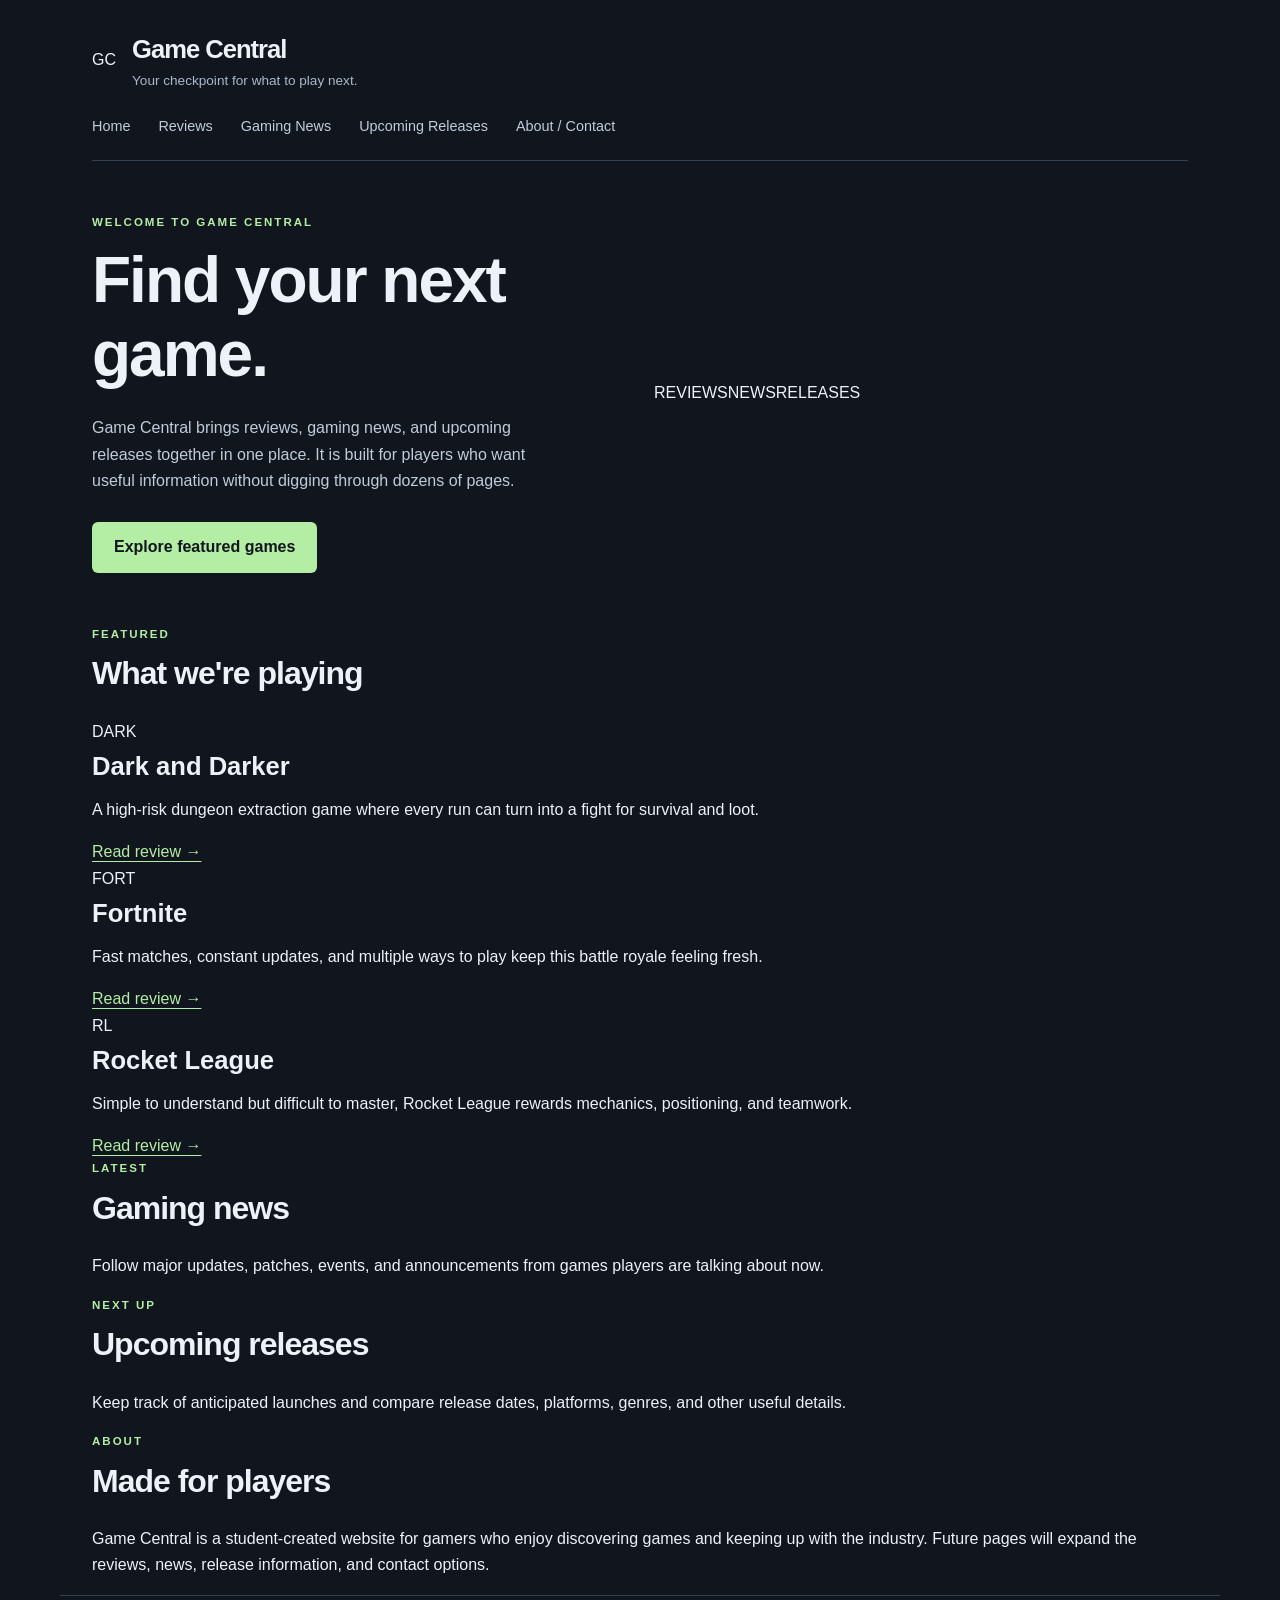
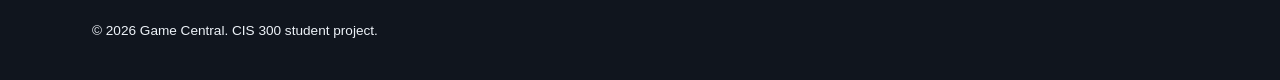
==== game-central/index.html @ 6a830bc3 "Add Game Central project homepage" ====
<!DOCTYPE html>
<html lang="en">
<head>
  <meta charset="UTF-8">
  <meta name="viewport" content="width=device-width, initial-scale=1.0">
  <meta name="description" content="Game Central is a student gaming website featuring reviews, news, and upcoming releases.">
  <title>Game Central | Home</title>
  <link rel="stylesheet" href="styles.css">
</head>
<body>
  <header>
    <div class="brand">
      <span class="logo-mark">GC</span>
      <div><h1>Game Central</h1><p>Your checkpoint for what to play next.</p></div>
    </div>
    <nav aria-label="Main navigation">
      <a class="active" href="index.html">Home</a>
      <a href="#reviews">Reviews</a>
      <a href="#news">Gaming News</a>
      <a href="#releases">Upcoming Releases</a>
      <a href="#about">About / Contact</a>
    </nav>
  </header>

  <main>
    <section class="hero">
      <div>
        <p class="eyebrow">WELCOME TO GAME CENTRAL</p>
        <h2>Find your next game.</h2>
        <p>Game Central brings reviews, gaming news, and upcoming releases together in one place. It is built for players who want useful information without digging through dozens of pages.</p>
        <a class="button" href="#reviews">Explore featured games</a>
      </div>
      <div class="hero-card" aria-label="Featured gaming topics">
        <span>REVIEWS</span><span>NEWS</span><span>RELEASES</span>
      </div>
    </section>

    <section id="reviews" class="section-block">
      <div class="section-heading"><p class="eyebrow">FEATURED</p><h2>What we're playing</h2></div>
      <div class="card-grid">
        <article class="game-card"><div class="card-art art-one">DARK</div><h3>Dark and Darker</h3><p>A high-risk dungeon extraction game where every run can turn into a fight for survival and loot.</p><a href="#">Read review →</a></article>
        <article class="game-card"><div class="card-art art-two">FORT</div><h3>Fortnite</h3><p>Fast matches, constant updates, and multiple ways to play keep this battle royale feeling fresh.</p><a href="#">Read review →</a></article>
        <article class="game-card"><div class="card-art art-three">RL</div><h3>Rocket League</h3><p>Simple to understand but difficult to master, Rocket League rewards mechanics, positioning, and teamwork.</p><a href="#">Read review →</a></article>
      </div>
    </section>

    <section id="news" class="split-section">
      <div><p class="eyebrow">LATEST</p><h2>Gaming news</h2><p>Follow major updates, patches, events, and announcements from games players are talking about now.</p></div>
      <div id="releases"><p class="eyebrow">NEXT UP</p><h2>Upcoming releases</h2><p>Keep track of anticipated launches and compare release dates, platforms, genres, and other useful details.</p></div>
    </section>

    <section id="about" class="about-section">
      <p class="eyebrow">ABOUT</p><h2>Made for players</h2>
      <p>Game Central is a student-created website for gamers who enjoy discovering games and keeping up with the industry. Future pages will expand the reviews, news, release information, and contact options.</p>
    </section>
  </main>

  <footer><p>&copy; 2026 Game Central. CIS 300 student project.</p></footer>
</body>
</html>
---- game-central/styles.css ----
* { box-sizing: border-box; }
html { scroll-behavior: smooth; }
body { margin: 0; background: #10151e; color: #edf2f8; font-family: Arial, Helvetica, sans-serif; line-height: 1.65; }
a { color: #b3eea4; text-underline-offset: 4px; }
a:hover { color: #ffffff; }
a:focus-visible { outline: 3px solid #b3eea4; outline-offset: 5px; }
h1, h2, h3, p { margin-top: 0; }
h1 { margin-bottom: 0; font-size: 1.6rem; letter-spacing: -1px; }
h2 { line-height: 1.15; font-size: 2rem; letter-spacing: -1px; }
h3 { margin-bottom: 0.6rem; font-size: 1.6rem; }
header, main, footer { max-width: 1160px; margin: auto; padding: 0 32px; }
header { padding-top: 28px; }
.brand { display: flex; align-items: center; gap: 16px; }
.brand p { color: #acb8c9; margin: 0; font-size: 0.85rem; }
.logo { display: grid; place-items: center; width: 52px; height: 52px; background: #b3eea4; color: #10151e; font-weight: bold; border-radius: 12px; }
nav { display: flex; flex-wrap: wrap; gap: 28px; border-bottom: 1px solid #34404f; padding: 22px 0; }
nav a { color: #c1ccda; font-size: 0.9rem; text-decoration: none; }
nav a[aria-current] { color: #b3eea4; }
.hero { display: grid; grid-template-columns: 1fr 1fr; align-items: center; gap: 28px; padding: 52px 0; }
.hero h2 { font-size: clamp(2.5rem, 5vw, 4.2rem); letter-spacing: -2px; margin-bottom: 24px; }
.hero p:not(.eyebrow) { color: #c1ccda; max-width: 440px; }
.hero img { display: block; width: 100%; height: auto; border-radius: 18px; }
.eyebrow { color: #b3eea4; font-size: 0.72rem; font-weight: bold; letter-spacing: 2px; }
.button { display: inline-block; margin-top: 12px; padding: 12px 22px; background: #b3eea4; color: #10151e; border-radius: 6px; text-decoration: none; font-weight: bold; }
.button:hover { background: #d7f8cf; color: #10151e; }
.featured { padding: 30px 36px; border-left: 3px solid #b3eea4; background: #1b2431; }
.featured p { max-width: 850px; }
.columns { display: grid; grid-template-columns: 1.5fr 1fr; gap: 60px; padding: 56px 0; }
.game { display: flex; gap: 22px; padding: 24px 0; border-bottom: 1px solid #34404f; }
.game p { color: #c1ccda; }
.game .eyebrow { color: #b3eea4; }
.number { color: #8493a8; font-size: 1.6rem; }
aside { align-self: start; padding: 28px; background: #1b2431; border-radius: 10px; }
.news-link { display: block; padding: 18px 0; border-bottom: 1px solid #455264; text-decoration: none; }
.news-link span { display: block; color: #c1ccda; font-size: 0.85rem; }
.small { color: #acb8c9; font-size: 0.8rem; }
aside .small { margin-top: 20px; }
.release-panel { display: grid; grid-template-columns: 1fr 1fr; gap: 40px; padding: 34px; background: #22332a; border-radius: 10px; }
.contact { max-width: 700px; text-align: center; padding: 64px 0; margin: auto; }
.secondary { background: transparent; color: #b3eea4; border: 1px solid #b3eea4; }
footer { border-top: 1px solid #34404f; padding-top: 24px; padding-bottom: 24px; font-size: 0.85rem; }
footer .small { margin-top: 16px; }
.skip { position: absolute; top: -100px; padding: 12px; background: #10151e; }
.skip:focus { top: 0; }
@media (max-width: 700px) {
    header, main, footer { padding-left: 20px; padding-right: 20px; }
    nav { gap: 12px 20px; }
    .hero, .columns, .release-panel { grid-template-columns: 1fr; }
    .hero { padding: 32px 0; }
    .columns { gap: 32px; }
    .featured, .release-panel { padding: 24px; }
}
@media (prefers-reduced-motion: reduce) {
    html { scroll-behavior: auto; }
}
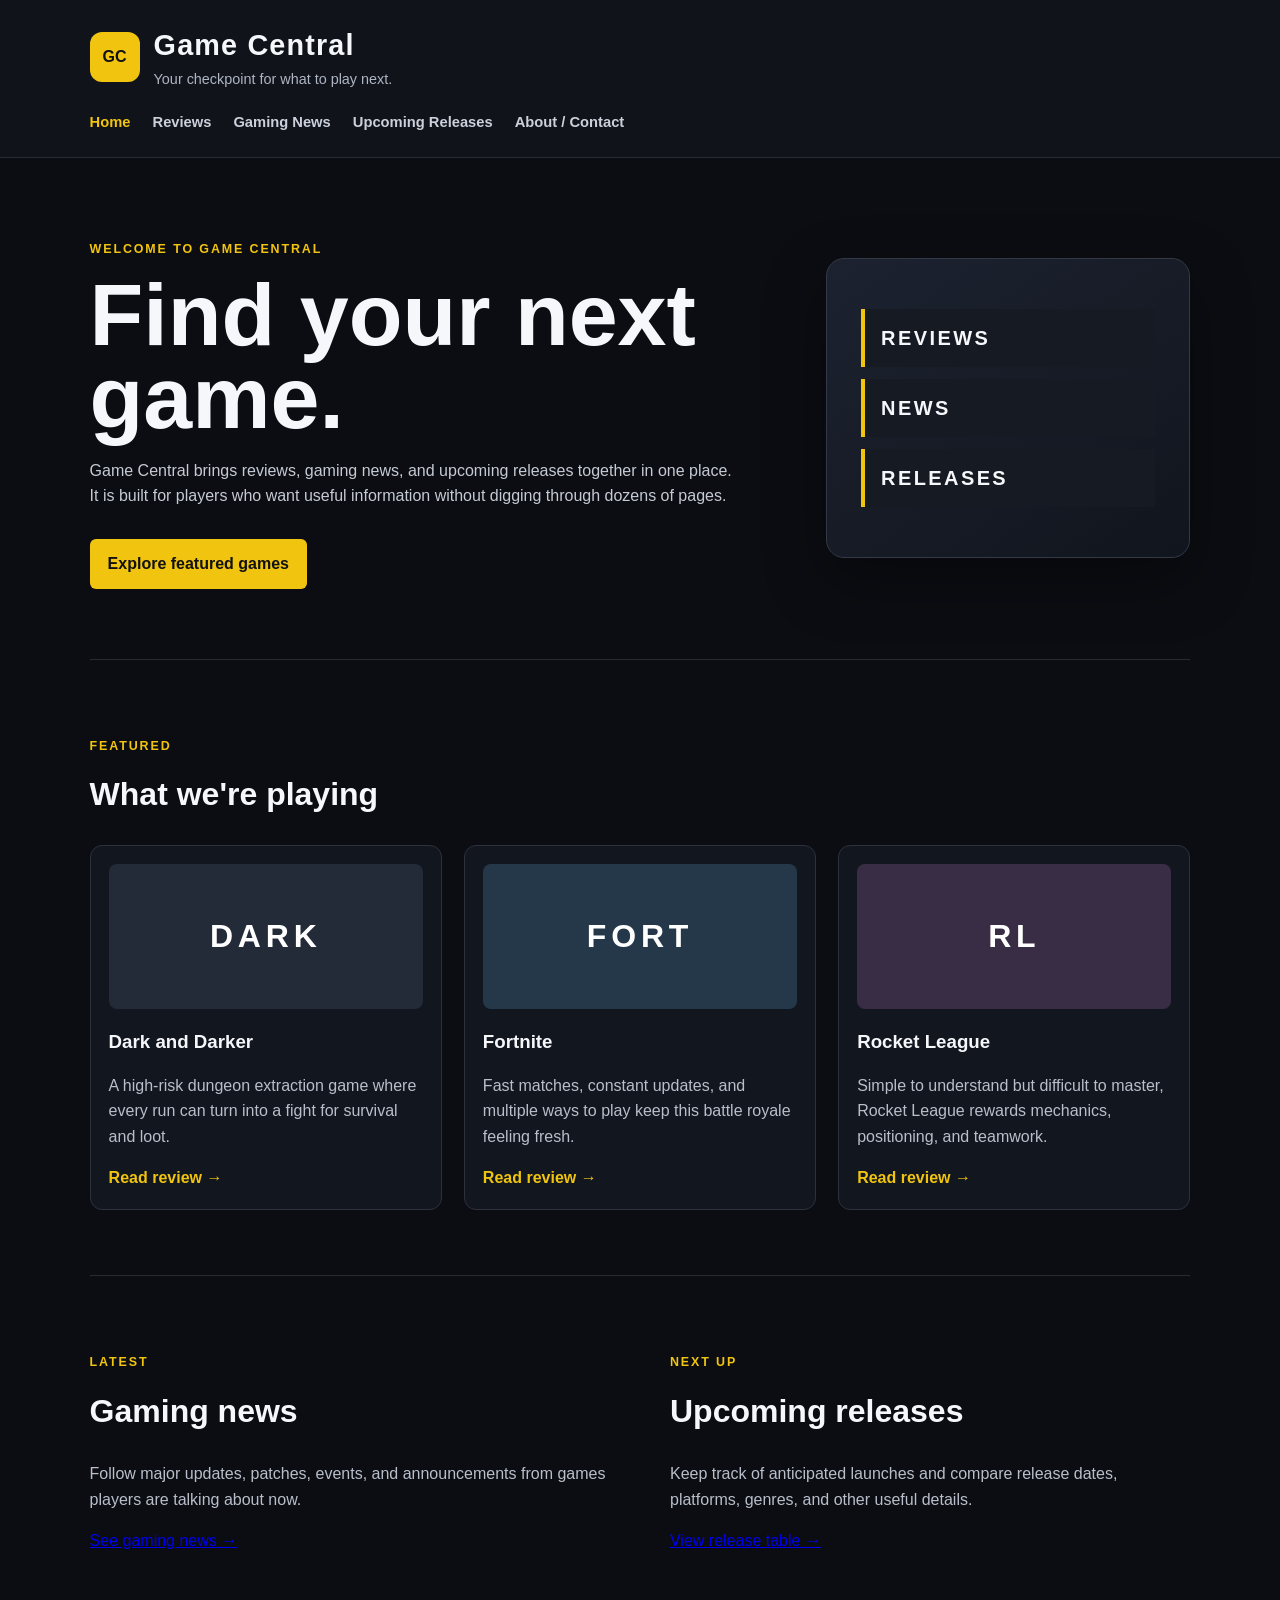
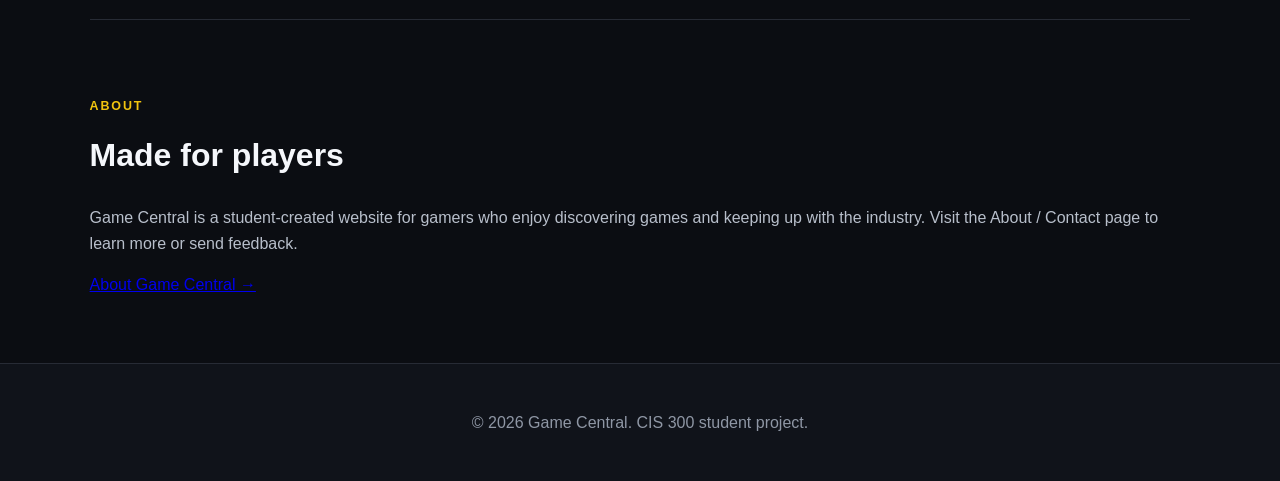
==== commit 8fa60da5: "Update Game Central homepage and navigation" ====
--- a/game-central/index.html
+++ b/game-central/index.html
@@ -3,58 +3,34 @@
 <head>
   <meta charset="UTF-8">
   <meta name="viewport" content="width=device-width, initial-scale=1.0">
-  <meta name="description" content="Game Central is a student gaming website featuring reviews, news, and upcoming releases.">
+  <meta name="description" content="Game Central is a student gaming website featuring reviews, news, upcoming releases, and contact information.">
   <title>Game Central | Home</title>
   <link rel="stylesheet" href="styles.css">
 </head>
 <body>
-  <header>
-    <div class="brand">
-      <span class="logo-mark">GC</span>
-      <div><h1>Game Central</h1><p>Your checkpoint for what to play next.</p></div>
+<header>
+  <div class="brand"><span class="logo-mark">GC</span><div><h1>Game Central</h1><p>Your checkpoint for what to play next.</p></div></div>
+  <nav aria-label="Main navigation"><a class="active" href="index.html">Home</a><a href="reviews.html">Reviews</a><a href="news.html">Gaming News</a><a href="releases.html">Upcoming Releases</a><a href="contact.html">About / Contact</a></nav>
+</header>
+<main>
+  <section class="hero">
+    <div><p class="eyebrow">WELCOME TO GAME CENTRAL</p><h2>Find your next game.</h2><p>Game Central brings reviews, gaming news, and upcoming releases together in one place. It is built for players who want useful information without digging through dozens of pages.</p><a class="button" href="reviews.html">Explore featured games</a></div>
+    <div class="hero-card" aria-label="Featured gaming topics"><span>REVIEWS</span><span>NEWS</span><span>RELEASES</span></div>
+  </section>
+  <section class="section-block">
+    <div class="section-heading"><p class="eyebrow">FEATURED</p><h2>What we're playing</h2></div>
+    <div class="card-grid">
+      <article class="game-card"><div class="card-art art-one">DARK</div><h3>Dark and Darker</h3><p>A high-risk dungeon extraction game where every run can turn into a fight for survival and loot.</p><a href="reviews.html">Read review →</a></article>
+      <article class="game-card"><div class="card-art art-two">FORT</div><h3>Fortnite</h3><p>Fast matches, constant updates, and multiple ways to play keep this battle royale feeling fresh.</p><a href="reviews.html">Read review →</a></article>
+      <article class="game-card"><div class="card-art art-three">RL</div><h3>Rocket League</h3><p>Simple to understand but difficult to master, Rocket League rewards mechanics, positioning, and teamwork.</p><a href="reviews.html">Read review →</a></article>
     </div>
-    <nav aria-label="Main navigation">
-      <a class="active" href="index.html">Home</a>
-      <a href="#reviews">Reviews</a>
-      <a href="#news">Gaming News</a>
-      <a href="#releases">Upcoming Releases</a>
-      <a href="#about">About / Contact</a>
-    </nav>
-  </header>
-
-  <main>
-    <section class="hero">
-      <div>
-        <p class="eyebrow">WELCOME TO GAME CENTRAL</p>
-        <h2>Find your next game.</h2>
-        <p>Game Central brings reviews, gaming news, and upcoming releases together in one place. It is built for players who want useful information without digging through dozens of pages.</p>
-        <a class="button" href="#reviews">Explore featured games</a>
-      </div>
-      <div class="hero-card" aria-label="Featured gaming topics">
-        <span>REVIEWS</span><span>NEWS</span><span>RELEASES</span>
-      </div>
-    </section>
-
-    <section id="reviews" class="section-block">
-      <div class="section-heading"><p class="eyebrow">FEATURED</p><h2>What we're playing</h2></div>
-      <div class="card-grid">
-        <article class="game-card"><div class="card-art art-one">DARK</div><h3>Dark and Darker</h3><p>A high-risk dungeon extraction game where every run can turn into a fight for survival and loot.</p><a href="#">Read review →</a></article>
-        <article class="game-card"><div class="card-art art-two">FORT</div><h3>Fortnite</h3><p>Fast matches, constant updates, and multiple ways to play keep this battle royale feeling fresh.</p><a href="#">Read review →</a></article>
-        <article class="game-card"><div class="card-art art-three">RL</div><h3>Rocket League</h3><p>Simple to understand but difficult to master, Rocket League rewards mechanics, positioning, and teamwork.</p><a href="#">Read review →</a></article>
-      </div>
-    </section>
-
-    <section id="news" class="split-section">
-      <div><p class="eyebrow">LATEST</p><h2>Gaming news</h2><p>Follow major updates, patches, events, and announcements from games players are talking about now.</p></div>
-      <div id="releases"><p class="eyebrow">NEXT UP</p><h2>Upcoming releases</h2><p>Keep track of anticipated launches and compare release dates, platforms, genres, and other useful details.</p></div>
-    </section>
-
-    <section id="about" class="about-section">
-      <p class="eyebrow">ABOUT</p><h2>Made for players</h2>
-      <p>Game Central is a student-created website for gamers who enjoy discovering games and keeping up with the industry. Future pages will expand the reviews, news, release information, and contact options.</p>
-    </section>
-  </main>
-
-  <footer><p>&copy; 2026 Game Central. CIS 300 student project.</p></footer>
+  </section>
+  <section class="split-section">
+    <div><p class="eyebrow">LATEST</p><h2>Gaming news</h2><p>Follow major updates, patches, events, and announcements from games players are talking about now.</p><a href="news.html">See gaming news →</a></div>
+    <div><p class="eyebrow">NEXT UP</p><h2>Upcoming releases</h2><p>Keep track of anticipated launches and compare release dates, platforms, genres, and other useful details.</p><a href="releases.html">View release table →</a></div>
+  </section>
+  <section class="about-section"><p class="eyebrow">ABOUT</p><h2>Made for players</h2><p>Game Central is a student-created website for gamers who enjoy discovering games and keeping up with the industry. Visit the About / Contact page to learn more or send feedback.</p><a href="contact.html">About Game Central →</a></section>
+</main>
+<footer><p>&copy; 2026 Game Central. CIS 300 student project.</p></footer>
 </body>
 </html>
--- a/game-central/styles.css
+++ b/game-central/styles.css
@@ -1,55 +1,32 @@
 * { box-sizing: border-box; }
 html { scroll-behavior: smooth; }
-body { margin: 0; background: #10151e; color: #edf2f8; font-family: Arial, Helvetica, sans-serif; line-height: 1.65; }
-a { color: #b3eea4; text-underline-offset: 4px; }
-a:hover { color: #ffffff; }
-a:focus-visible { outline: 3px solid #b3eea4; outline-offset: 5px; }
-h1, h2, h3, p { margin-top: 0; }
-h1 { margin-bottom: 0; font-size: 1.6rem; letter-spacing: -1px; }
-h2 { line-height: 1.15; font-size: 2rem; letter-spacing: -1px; }
-h3 { margin-bottom: 0.6rem; font-size: 1.6rem; }
-header, main, footer { max-width: 1160px; margin: auto; padding: 0 32px; }
-header { padding-top: 28px; }
-.brand { display: flex; align-items: center; gap: 16px; }
-.brand p { color: #acb8c9; margin: 0; font-size: 0.85rem; }
-.logo { display: grid; place-items: center; width: 52px; height: 52px; background: #b3eea4; color: #10151e; font-weight: bold; border-radius: 12px; }
-nav { display: flex; flex-wrap: wrap; gap: 28px; border-bottom: 1px solid #34404f; padding: 22px 0; }
-nav a { color: #c1ccda; font-size: 0.9rem; text-decoration: none; }
-nav a[aria-current] { color: #b3eea4; }
-.hero { display: grid; grid-template-columns: 1fr 1fr; align-items: center; gap: 28px; padding: 52px 0; }
-.hero h2 { font-size: clamp(2.5rem, 5vw, 4.2rem); letter-spacing: -2px; margin-bottom: 24px; }
-.hero p:not(.eyebrow) { color: #c1ccda; max-width: 440px; }
-.hero img { display: block; width: 100%; height: auto; border-radius: 18px; }
-.eyebrow { color: #b3eea4; font-size: 0.72rem; font-weight: bold; letter-spacing: 2px; }
-.button { display: inline-block; margin-top: 12px; padding: 12px 22px; background: #b3eea4; color: #10151e; border-radius: 6px; text-decoration: none; font-weight: bold; }
-.button:hover { background: #d7f8cf; color: #10151e; }
-.featured { padding: 30px 36px; border-left: 3px solid #b3eea4; background: #1b2431; }
-.featured p { max-width: 850px; }
-.columns { display: grid; grid-template-columns: 1.5fr 1fr; gap: 60px; padding: 56px 0; }
-.game { display: flex; gap: 22px; padding: 24px 0; border-bottom: 1px solid #34404f; }
-.game p { color: #c1ccda; }
-.game .eyebrow { color: #b3eea4; }
-.number { color: #8493a8; font-size: 1.6rem; }
-aside { align-self: start; padding: 28px; background: #1b2431; border-radius: 10px; }
-.news-link { display: block; padding: 18px 0; border-bottom: 1px solid #455264; text-decoration: none; }
-.news-link span { display: block; color: #c1ccda; font-size: 0.85rem; }
-.small { color: #acb8c9; font-size: 0.8rem; }
-aside .small { margin-top: 20px; }
-.release-panel { display: grid; grid-template-columns: 1fr 1fr; gap: 40px; padding: 34px; background: #22332a; border-radius: 10px; }
-.contact { max-width: 700px; text-align: center; padding: 64px 0; margin: auto; }
-.secondary { background: transparent; color: #b3eea4; border: 1px solid #b3eea4; }
-footer { border-top: 1px solid #34404f; padding-top: 24px; padding-bottom: 24px; font-size: 0.85rem; }
-footer .small { margin-top: 16px; }
-.skip { position: absolute; top: -100px; padding: 12px; background: #10151e; }
-.skip:focus { top: 0; }
-@media (max-width: 700px) {
-    header, main, footer { padding-left: 20px; padding-right: 20px; }
-    nav { gap: 12px 20px; }
-    .hero, .columns, .release-panel { grid-template-columns: 1fr; }
-    .hero { padding: 32px 0; }
-    .columns { gap: 32px; }
-    .featured, .release-panel { padding: 24px; }
-}
-@media (prefers-reduced-motion: reduce) {
-    html { scroll-behavior: auto; }
-}+body { margin: 0; font-family: Arial, Helvetica, sans-serif; background: #0b0d12; color: #f5f7fb; line-height: 1.6; }
+header { padding: 22px 7%; border-bottom: 1px solid #272b35; background: #10131a; }
+.brand { display: flex; align-items: center; gap: 14px; }
+.brand h1 { margin: 0; font-size: 1.8rem; letter-spacing: .04em; }
+.brand p { margin: 0; color: #aeb5c3; font-size: .9rem; }
+.logo-mark { display: grid; place-items: center; width: 50px; height: 50px; border-radius: 12px; background: #f1c40f; color: #111; font-weight: 900; }
+nav { display: flex; flex-wrap: wrap; gap: 22px; margin-top: 20px; }
+nav a { color: #cbd1dc; text-decoration: none; font-weight: 700; font-size: .92rem; }
+nav a:hover, nav a.active { color: #f1c40f; }
+main { width: min(1120px, 86%); margin: 0 auto; }
+.hero { min-height: 480px; display: grid; grid-template-columns: 1.3fr .7fr; gap: 60px; align-items: center; padding: 70px 0; }
+.hero h2 { margin: 5px 0 18px; font-size: clamp(2.8rem, 7vw, 5.5rem); line-height: .95; max-width: 700px; }
+.hero p { max-width: 650px; color: #c5cad4; }
+.eyebrow { color: #f1c40f !important; font-weight: 800; letter-spacing: .15em; font-size: .78rem; }
+.button { display: inline-block; margin-top: 14px; padding: 12px 18px; border-radius: 6px; background: #f1c40f; color: #111; text-decoration: none; font-weight: 800; }
+.hero-card { min-height: 300px; display: flex; flex-direction: column; justify-content: center; gap: 12px; padding: 34px; border: 1px solid #333946; border-radius: 18px; background: linear-gradient(145deg, #1c2230, #11151d); box-shadow: 0 22px 60px rgba(0,0,0,.35); }
+.hero-card span { padding: 13px 16px; border-left: 4px solid #f1c40f; background: #161a23; font-size: 1.25rem; font-weight: 900; letter-spacing: .12em; }
+.section-block, .about-section { padding: 65px 0; border-top: 1px solid #272b35; }
+.section-heading h2, .split-section h2, .about-section h2 { margin: 0 0 24px; font-size: 2rem; }
+.card-grid { display: grid; grid-template-columns: repeat(3, 1fr); gap: 22px; }
+.game-card { padding: 18px; border: 1px solid #2c313d; border-radius: 12px; background: #12161e; }
+.game-card h3 { margin: 18px 0 5px; }
+.game-card p, .about-section p, .split-section p { color: #b8bfcb; }
+.game-card a { color: #f1c40f; text-decoration: none; font-weight: 700; }
+.card-art { height: 145px; display: grid; place-items: center; border-radius: 8px; color: #fff; font-size: 2rem; font-weight: 900; letter-spacing: .15em; background: #232a38; }
+.art-two { background: #25384a; }
+.art-three { background: #392d46; }
+.split-section { display: grid; grid-template-columns: 1fr 1fr; gap: 60px; padding: 65px 0; border-top: 1px solid #272b35; }
+footer { padding: 30px 7%; border-top: 1px solid #272b35; color: #8f97a5; text-align: center; background: #10131a; }
+@media (max-width: 760px) { .hero, .split-section, .card-grid { grid-template-columns: 1fr; } .hero { gap: 25px; } .hero-card { min-height: 220px; } main { width: 90%; } }
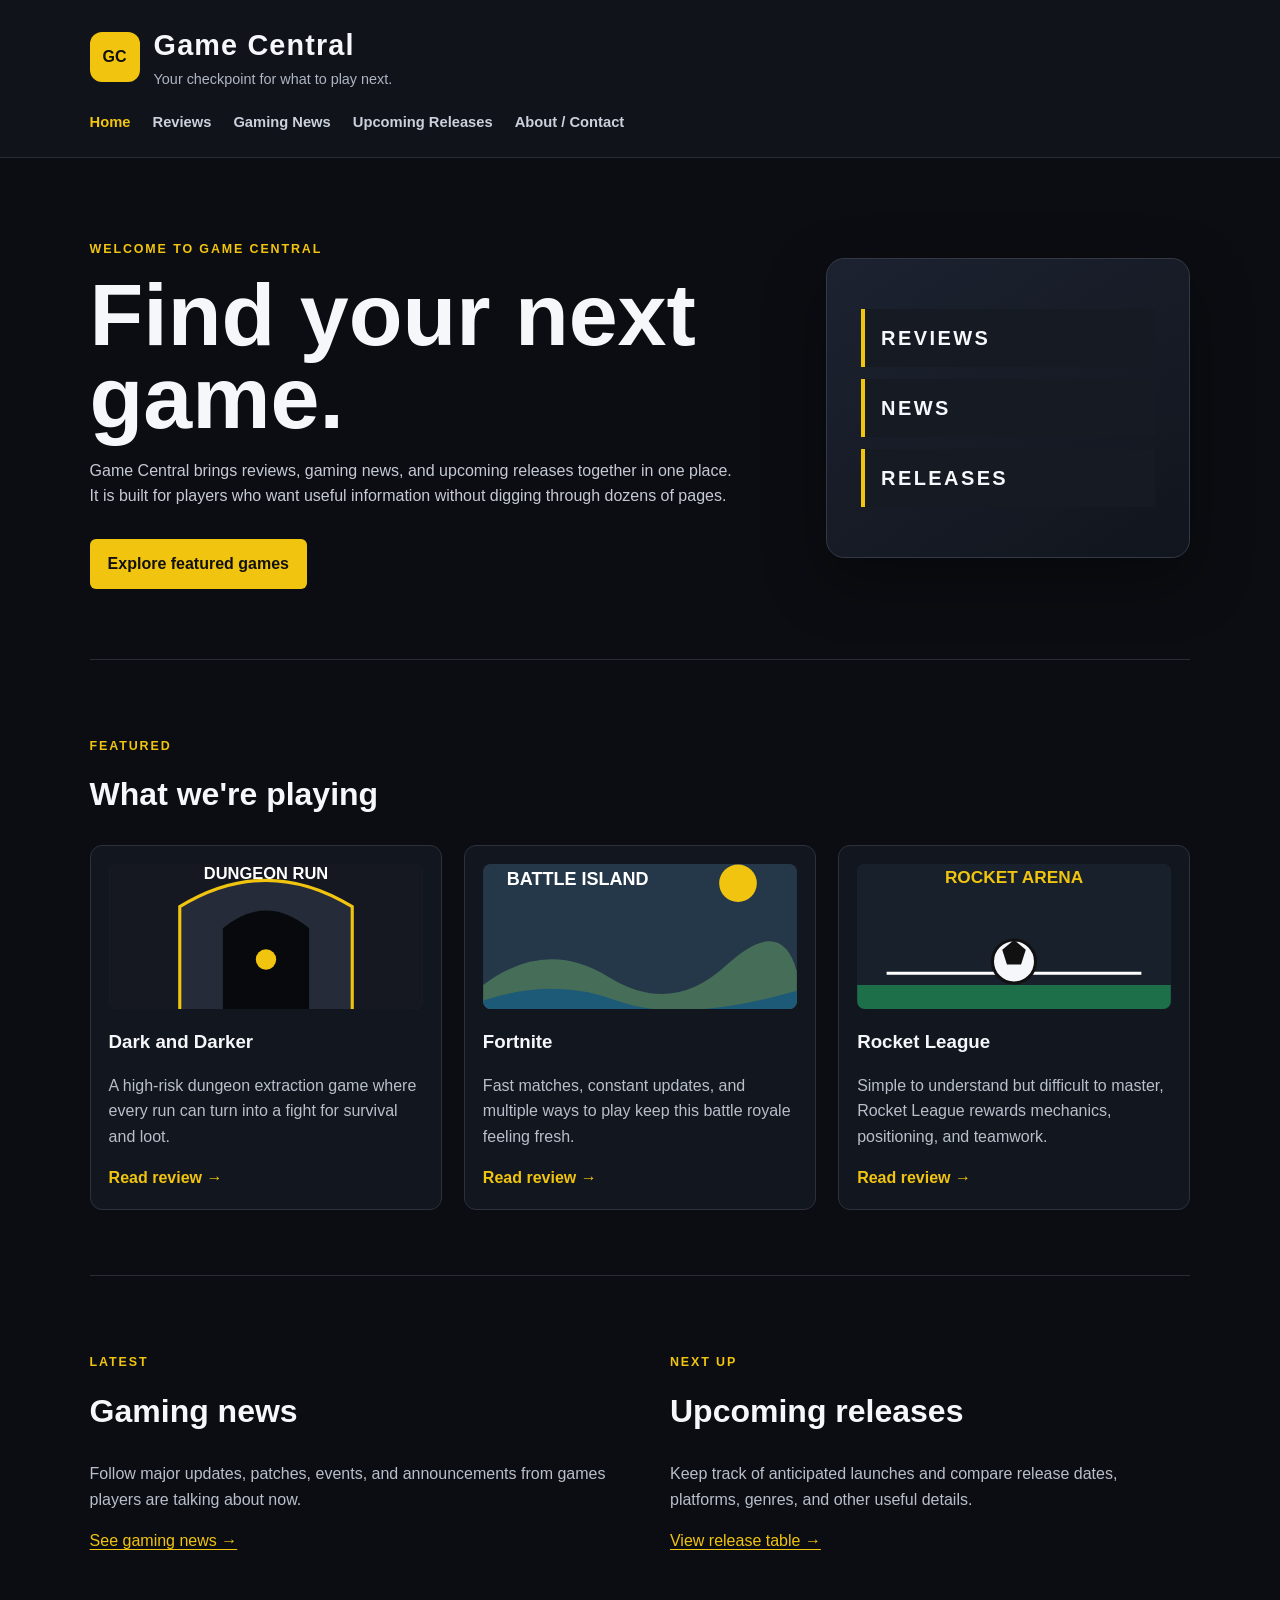
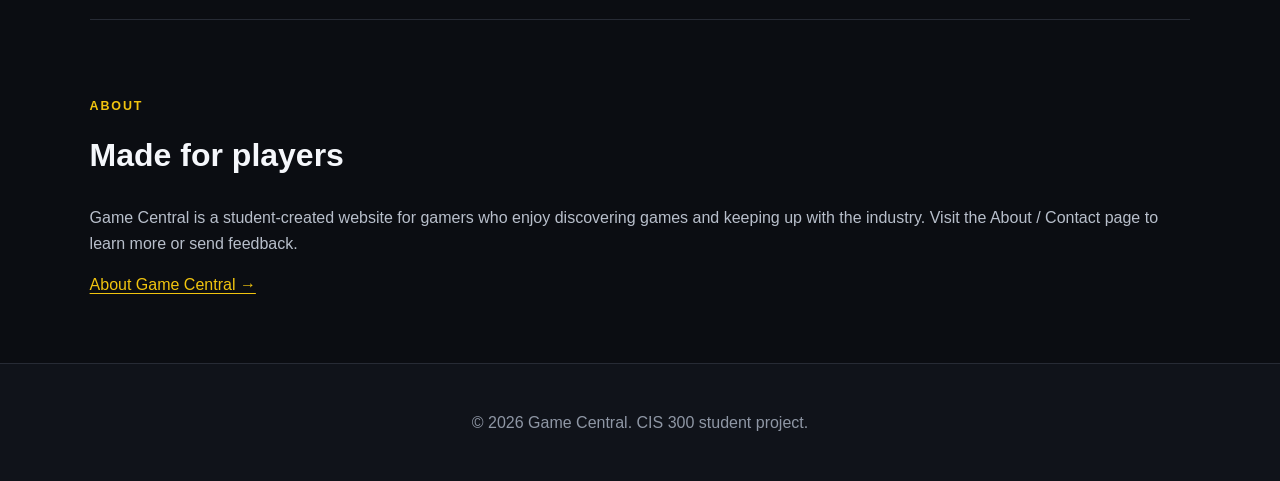
==== commit 88cdd5ea: "Complete final project content and metadata" ====
--- a/game-central/index.html
+++ b/game-central/index.html
@@ -1,36 +1,173 @@
 <!DOCTYPE html>
 <html lang="en">
-<head>
-  <meta charset="UTF-8">
-  <meta name="viewport" content="width=device-width, initial-scale=1.0">
-  <meta name="description" content="Game Central is a student gaming website featuring reviews, news, upcoming releases, and contact information.">
-  <title>Game Central | Home</title>
-  <link rel="stylesheet" href="styles.css">
-</head>
-<body>
-<header>
-  <div class="brand"><span class="logo-mark">GC</span><div><h1>Game Central</h1><p>Your checkpoint for what to play next.</p></div></div>
-  <nav aria-label="Main navigation"><a class="active" href="index.html">Home</a><a href="reviews.html">Reviews</a><a href="news.html">Gaming News</a><a href="releases.html">Upcoming Releases</a><a href="contact.html">About / Contact</a></nav>
-</header>
-<main>
-  <section class="hero">
-    <div><p class="eyebrow">WELCOME TO GAME CENTRAL</p><h2>Find your next game.</h2><p>Game Central brings reviews, gaming news, and upcoming releases together in one place. It is built for players who want useful information without digging through dozens of pages.</p><a class="button" href="reviews.html">Explore featured games</a></div>
-    <div class="hero-card" aria-label="Featured gaming topics"><span>REVIEWS</span><span>NEWS</span><span>RELEASES</span></div>
-  </section>
-  <section class="section-block">
-    <div class="section-heading"><p class="eyebrow">FEATURED</p><h2>What we're playing</h2></div>
+ <head>
+  <meta charset="utf-8"/>
+  <meta content="width=device-width, initial-scale=1.0" name="viewport"/>
+  <meta content="Game Central is a student gaming website featuring reviews, news, upcoming releases, and contact information." name="description"/>
+  <title>
+   Game Central | Home
+  </title>
+  <link href="styles.css" rel="stylesheet"/>
+  <meta content="Game Central, video games, game reviews, gaming news, releases" name="keywords"/>
+ </head>
+ <body>
+  <header>
+   <div class="brand">
+    <span class="logo-mark">
+     GC
+    </span>
+    <div>
+     <h1>
+      Game Central
+     </h1>
+     <p>
+      Your checkpoint for what to play next.
+     </p>
+    </div>
+   </div>
+   <nav aria-label="Main navigation">
+    <a class="active" href="index.html">
+     Home
+    </a>
+    <a href="reviews.html">
+     Reviews
+    </a>
+    <a href="news.html">
+     Gaming News
+    </a>
+    <a href="releases.html">
+     Upcoming Releases
+    </a>
+    <a href="contact.html">
+     About / Contact
+    </a>
+   </nav>
+  </header>
+  <main>
+   <section class="hero">
+    <div>
+     <p class="eyebrow">
+      WELCOME TO GAME CENTRAL
+     </p>
+     <h2>
+      Find your next game.
+     </h2>
+     <p>
+      Game Central brings reviews, gaming news, and upcoming releases together in one place. It is built for players who want useful information without digging through dozens of pages.
+     </p>
+     <a class="button" href="reviews.html">
+      Explore featured games
+     </a>
+    </div>
+    <div aria-label="Featured gaming topics" class="hero-card">
+     <span>
+      REVIEWS
+     </span>
+     <span>
+      NEWS
+     </span>
+     <span>
+      RELEASES
+     </span>
+    </div>
+   </section>
+   <section class="section-block">
+    <div class="section-heading">
+     <p class="eyebrow">
+      FEATURED
+     </p>
+     <h2>
+      What we're playing
+     </h2>
+    </div>
     <div class="card-grid">
-      <article class="game-card"><div class="card-art art-one">DARK</div><h3>Dark and Darker</h3><p>A high-risk dungeon extraction game where every run can turn into a fight for survival and loot.</p><a href="reviews.html">Read review →</a></article>
-      <article class="game-card"><div class="card-art art-two">FORT</div><h3>Fortnite</h3><p>Fast matches, constant updates, and multiple ways to play keep this battle royale feeling fresh.</p><a href="reviews.html">Read review →</a></article>
-      <article class="game-card"><div class="card-art art-three">RL</div><h3>Rocket League</h3><p>Simple to understand but difficult to master, Rocket League rewards mechanics, positioning, and teamwork.</p><a href="reviews.html">Read review →</a></article>
+     <article class="game-card">
+      <img alt="Fantasy dungeon doorway" class="card-art" src="assets/dark-dungeon.svg"/>
+      <h3>
+       Dark and Darker
+      </h3>
+      <p>
+       A high-risk dungeon extraction game where every run can turn into a fight for survival and loot.
+      </p>
+      <a href="reviews.html">
+       Read review →
+      </a>
+     </article>
+     <article class="game-card">
+      <img alt="Colorful gaming island" class="card-art" src="assets/fortnite-island.svg"/>
+      <h3>
+       Fortnite
+      </h3>
+      <p>
+       Fast matches, constant updates, and multiple ways to play keep this battle royale feeling fresh.
+      </p>
+      <a href="reviews.html">
+       Read review →
+      </a>
+     </article>
+     <article class="game-card">
+      <img alt="Car soccer stadium" class="card-art" src="assets/rocket-arena.svg"/>
+      <h3>
+       Rocket League
+      </h3>
+      <p>
+       Simple to understand but difficult to master, Rocket League rewards mechanics, positioning, and teamwork.
+      </p>
+      <a href="reviews.html">
+       Read review →
+      </a>
+     </article>
     </div>
-  </section>
-  <section class="split-section">
-    <div><p class="eyebrow">LATEST</p><h2>Gaming news</h2><p>Follow major updates, patches, events, and announcements from games players are talking about now.</p><a href="news.html">See gaming news →</a></div>
-    <div><p class="eyebrow">NEXT UP</p><h2>Upcoming releases</h2><p>Keep track of anticipated launches and compare release dates, platforms, genres, and other useful details.</p><a href="releases.html">View release table →</a></div>
-  </section>
-  <section class="about-section"><p class="eyebrow">ABOUT</p><h2>Made for players</h2><p>Game Central is a student-created website for gamers who enjoy discovering games and keeping up with the industry. Visit the About / Contact page to learn more or send feedback.</p><a href="contact.html">About Game Central →</a></section>
-</main>
-<footer><p>&copy; 2026 Game Central. CIS 300 student project.</p></footer>
-</body>
-</html>+   </section>
+   <section class="split-section">
+    <div>
+     <p class="eyebrow">
+      LATEST
+     </p>
+     <h2>
+      Gaming news
+     </h2>
+     <p>
+      Follow major updates, patches, events, and announcements from games players are talking about now.
+     </p>
+     <a href="news.html">
+      See gaming news →
+     </a>
+    </div>
+    <div>
+     <p class="eyebrow">
+      NEXT UP
+     </p>
+     <h2>
+      Upcoming releases
+     </h2>
+     <p>
+      Keep track of anticipated launches and compare release dates, platforms, genres, and other useful details.
+     </p>
+     <a href="releases.html">
+      View release table →
+     </a>
+    </div>
+   </section>
+   <section class="about-section">
+    <p class="eyebrow">
+     ABOUT
+    </p>
+    <h2>
+     Made for players
+    </h2>
+    <p>
+     Game Central is a student-created website for gamers who enjoy discovering games and keeping up with the industry. Visit the About / Contact page to learn more or send feedback.
+    </p>
+    <a href="contact.html">
+     About Game Central →
+    </a>
+   </section>
+  </main>
+  <footer>
+   <p>
+    © 2026 Game Central. CIS 300 student project.
+   </p>
+  </footer>
+ </body>
+</html>
--- a/game-central/styles.css
+++ b/game-central/styles.css
@@ -29,4 +29,46 @@
 .art-three { background: #392d46; }
 .split-section { display: grid; grid-template-columns: 1fr 1fr; gap: 60px; padding: 65px 0; border-top: 1px solid #272b35; }
 footer { padding: 30px 7%; border-top: 1px solid #272b35; color: #8f97a5; text-align: center; background: #10131a; }
-@media (max-width: 760px) { .hero, .split-section, .card-grid { grid-template-columns: 1fr; } .hero { gap: 25px; } .hero-card { min-height: 220px; } main { width: 90%; } }
+a { color: #f1c40f; text-underline-offset: 3px; }
+a:focus-visible, button:focus-visible, input:focus-visible, textarea:focus-visible { outline: 3px solid #f1c40f; outline-offset: 3px; }
+.page-intro { padding: 70px 0 46px; border-bottom: 1px solid #272b35; }
+.page-intro h2 { margin: 6px 0 18px; max-width: 850px; font-size: clamp(2.4rem, 5vw, 4.5rem); line-height: 1; }
+.page-intro > p:last-child { max-width: 760px; color: #b8bfcb; }
+.review-list { padding: 24px 0 60px; }
+.review-card { display: grid; grid-template-columns: 280px 1fr; gap: 34px; align-items: center; padding: 34px 0; border-bottom: 1px solid #272b35; }
+.review-card img, .news-card img { display: block; width: 100%; border-radius: 12px; border: 1px solid #2c313d; }
+.review-card h3, .news-card h3 { margin: 5px 0 10px; font-size: 1.65rem; }
+.review-card p, .news-card p, .info-panel p, .contact-grid p { color: #b8bfcb; }
+.video-section { display: grid; grid-template-columns: .8fr 1.2fr; gap: 42px; align-items: center; padding: 60px 0; border-top: 1px solid #272b35; }
+.video-section video { width: 100%; border-radius: 12px; background: #000; border: 1px solid #333946; }
+.news-grid { display: grid; grid-template-columns: repeat(3, 1fr); gap: 22px; padding: 55px 0; }
+.news-card { padding: 18px; background: #12161e; border: 1px solid #2c313d; border-radius: 12px; }
+.news-card img { margin-bottom: 20px; }
+.info-panel { display: flex; justify-content: space-between; gap: 35px; align-items: center; margin-bottom: 65px; padding: 34px; border-left: 4px solid #f1c40f; background: #12161e; }
+.info-panel h2 { margin: 5px 0 12px; }
+.table-section { padding: 55px 0 75px; }
+.table-section h3 { font-size: 1.7rem; }
+.table-wrap { overflow-x: auto; border: 1px solid #2c313d; border-radius: 12px; }
+table { width: 100%; border-collapse: collapse; background: #12161e; }
+th, td { padding: 16px; text-align: left; border-bottom: 1px solid #2c313d; }
+th { background: #1b202a; color: #f1c40f; }
+tbody tr:last-child td { border-bottom: 0; }
+.small-note { color: #8f97a5; font-size: .88rem; }
+.contact-grid { display: grid; grid-template-columns: .75fr 1.25fr; gap: 55px; padding: 55px 0 75px; }
+form { padding: 28px; border: 1px solid #2c313d; border-radius: 12px; background: #12161e; }
+label { display: block; margin: 0 0 7px; font-weight: 700; }
+input, textarea { width: 100%; margin: 0 0 18px; padding: 12px; border: 1px solid #3a414f; border-radius: 6px; background: #0b0d12; color: #f5f7fb; font: inherit; }
+textarea { resize: vertical; }
+button { padding: 12px 22px; border: 0; border-radius: 6px; background: #f1c40f; color: #111; font: inherit; font-weight: 800; cursor: pointer; }
+button:hover { background: #ffe35b; }
+code { color: #f1c40f; }
+@media (max-width: 760px) {
+  .hero, .split-section, .card-grid, .review-card, .video-section, .news-grid, .contact-grid { grid-template-columns: 1fr; }
+  .hero { gap: 25px; }
+  .hero-card { min-height: 220px; }
+  main { width: 90%; }
+  .review-card { gap: 20px; }
+  .info-panel { align-items: flex-start; flex-direction: column; }
+}
+.game-card img.card-art { width: 100%; object-fit: cover; }
+.support-art { display: block; width: min(280px, 100%); margin-top: 24px; border-radius: 12px; }
